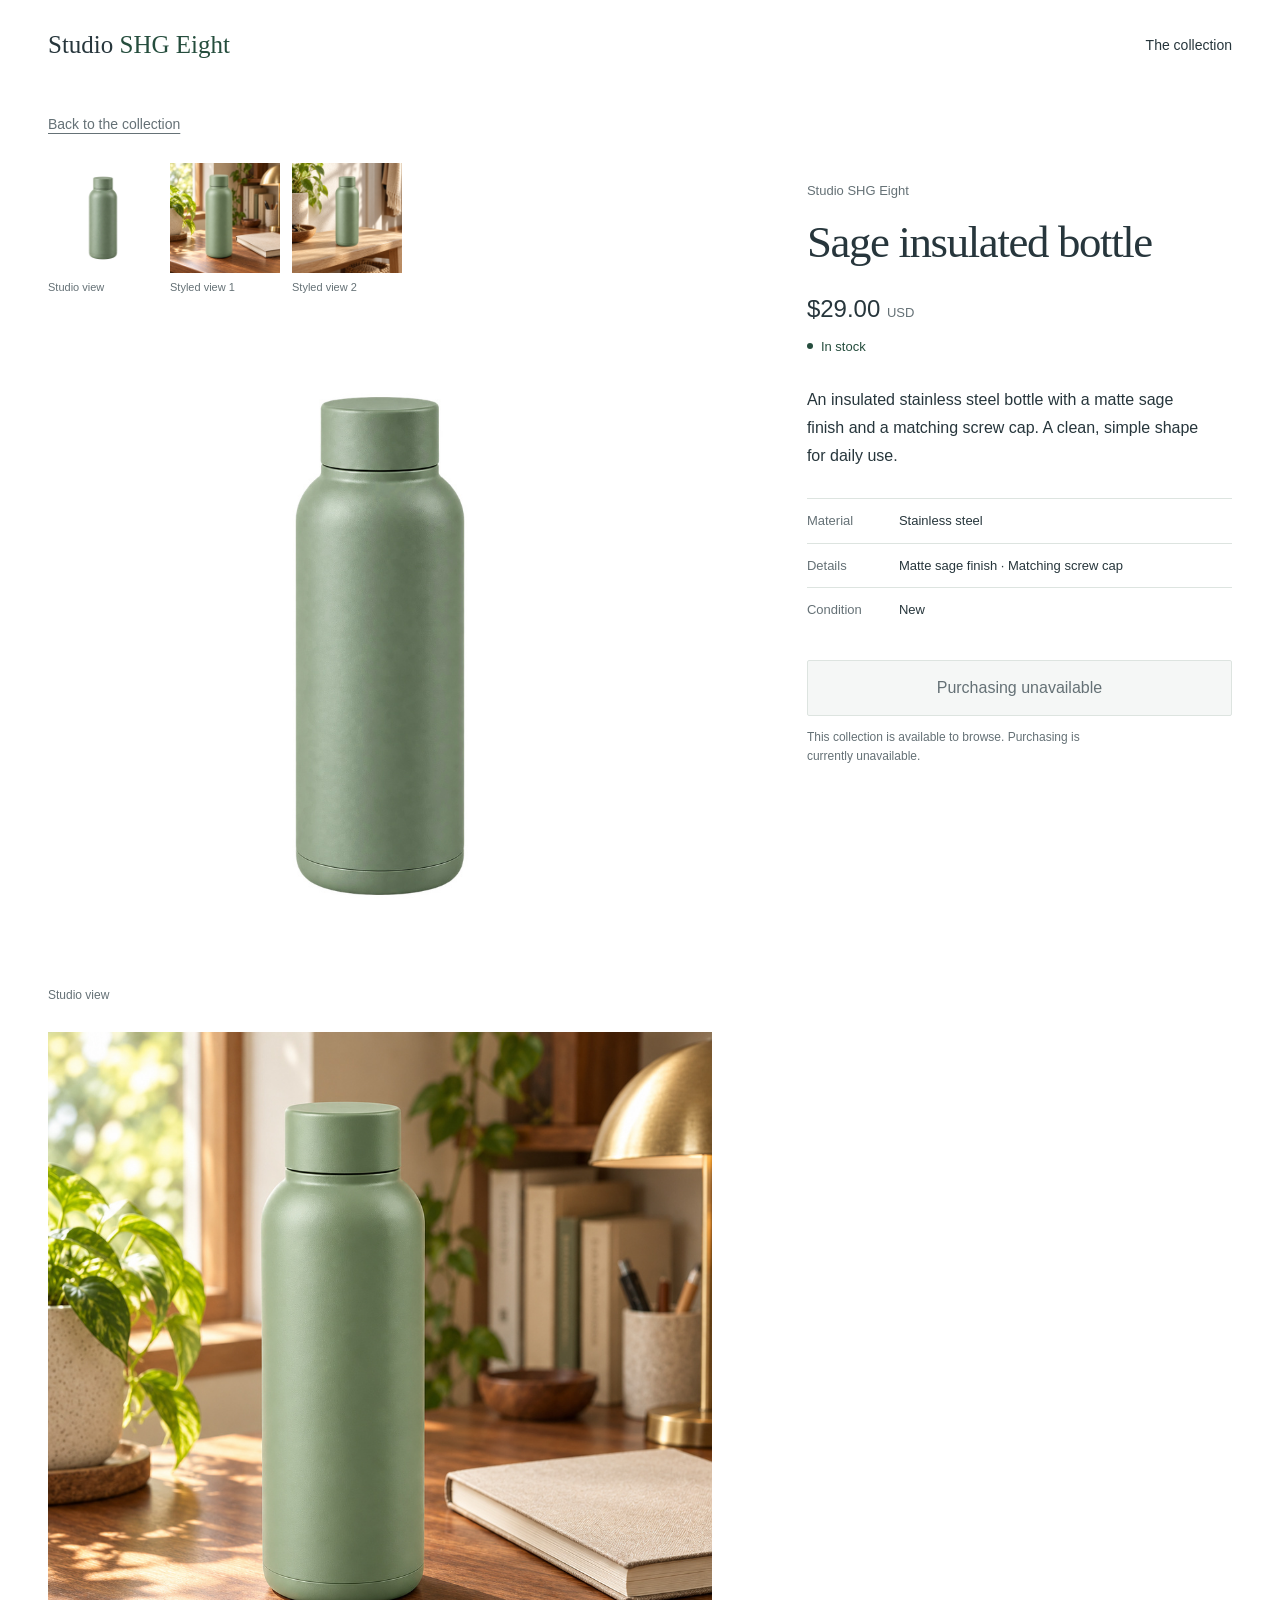
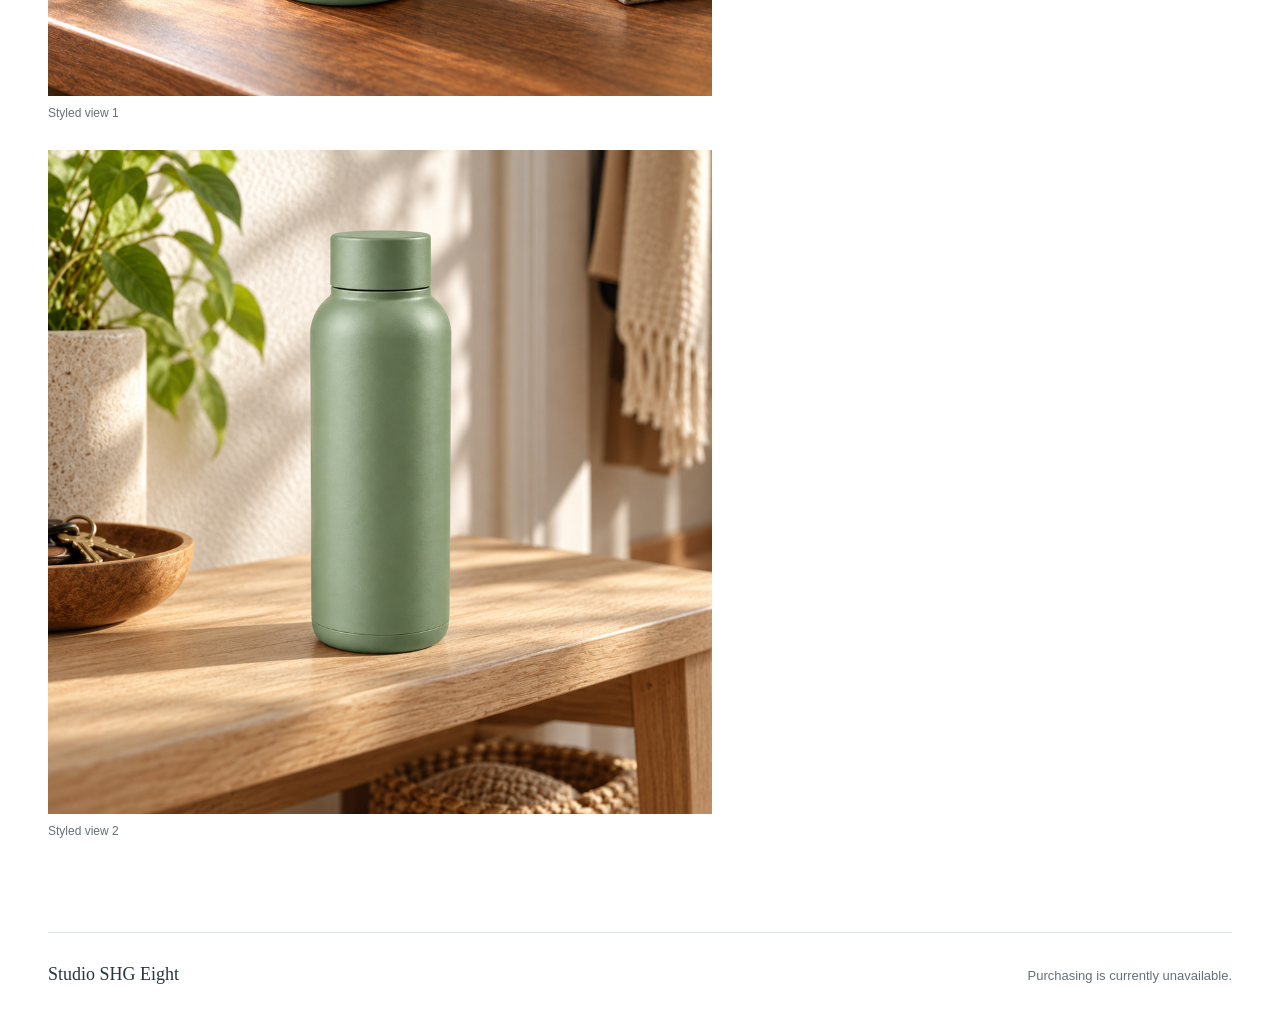
==== public/products/bottle.html @ 5fb3e2d8 "feat: add eight-product storefront and platform catalog feeds" ====
<!doctype html>
<html lang="en">
<head>
  <meta charset="utf-8">
  <meta name="viewport" content="width=device-width, initial-scale=1">
  <title>Sage insulated bottle | Studio SHG Eight</title>
  <meta name="description" content="An insulated stainless steel bottle with a matte sage finish and a matching screw cap. A clean, simple shape for daily use.">
  <meta name="theme-color" content="#254d3d">
  <link rel="canonical" href="https://rivunow.github.io/sandbox-home-goods/products/bottle.html">
  <link rel="stylesheet" href="../styles.css">
  <meta property="og:title" content="Sage insulated bottle">
  <meta property="og:description" content="An insulated stainless steel bottle with a matte sage finish and a matching screw cap. A clean, simple shape for daily use.">
  <meta property="og:url" content="https://rivunow.github.io/sandbox-home-goods/products/bottle.html">
  <meta property="og:image" content="https://rivunow.github.io/sandbox-home-goods/images/bottle-main.jpg">
  <meta property="og:type" content="product">
  <meta property="og:site_name" content="Studio SHG Eight">
  <meta property="product:brand" content="Studio SHG Eight">
  <meta property="product:availability" content="in stock">
  <meta property="product:condition" content="new">
  <meta property="product:price:amount" content="29.00">
  <meta property="product:price:currency" content="USD">
  <meta property="product:retailer_item_id" content="bottle">
  <script type="application/ld+json">{
  "@context": "https://schema.org",
  "@type": "Product",
  "sku": "bottle",
  "name": "Sage insulated bottle",
  "description": "An insulated stainless steel bottle with a matte sage finish and a matching screw cap. A clean, simple shape for daily use.",
  "image": [
    "https://rivunow.github.io/sandbox-home-goods/images/bottle-main.jpg",
    "https://rivunow.github.io/sandbox-home-goods/images/bottle-lifestyle-1.jpg",
    "https://rivunow.github.io/sandbox-home-goods/images/bottle-lifestyle-2.jpg"
  ],
  "brand": {
    "@type": "Brand",
    "name": "Studio SHG Eight"
  },
  "url": "https://rivunow.github.io/sandbox-home-goods/products/bottle.html",
  "offers": {
    "@type": "Offer",
    "url": "https://rivunow.github.io/sandbox-home-goods/products/bottle.html",
    "priceCurrency": "USD",
    "price": "29.00",
    "availability": "https://schema.org/InStock",
    "itemCondition": "https://schema.org/NewCondition"
  }
}</script>
</head>
<body>
  <a class="skip-link" href="#main">Skip to content</a>
  <header class="site-header wrap">
    <a class="wordmark" href="../index.html" aria-label="Studio SHG Eight home">Studio <span>SHG Eight</span></a>
    <nav aria-label="Main"><a href="../index.html#collection">The collection</a></nav>
  </header>
  <main id="main" class="wrap product-main">
    <a class="back-link" href="../index.html#collection">Back to the collection</a>
    <div class="product-layout">
      <section class="gallery" aria-label="Sage insulated bottle images">
        <nav class="gallery-nav" aria-label="Choose a product image">
          <a href="#view-1" aria-label="View studio view of Sage insulated bottle"><img src="../images/bottle-main.jpg" alt="" width="1000" height="1000" loading="lazy" decoding="async"><span>Studio view</span></a>
          <a href="#view-2" aria-label="View styled view 1 of Sage insulated bottle"><img src="../images/bottle-lifestyle-1.jpg" alt="" width="1000" height="1000" loading="lazy" decoding="async"><span>Styled view 1</span></a>
          <a href="#view-3" aria-label="View styled view 2 of Sage insulated bottle"><img src="../images/bottle-lifestyle-2.jpg" alt="" width="1000" height="1000" loading="lazy" decoding="async"><span>Styled view 2</span></a>
        </nav>
        <figure id="view-1" class="gallery-view">
          <img src="../images/bottle-main.jpg" alt="Sage insulated bottle — studio view" width="1000" height="1000" fetchpriority="high" decoding="async">
          <figcaption>Studio view</figcaption>
        </figure>
        <figure id="view-2" class="gallery-view">
          <img src="../images/bottle-lifestyle-1.jpg" alt="Sage insulated bottle — styled view 1" width="1000" height="1000" loading="lazy" decoding="async">
          <figcaption>Styled view 1</figcaption>
        </figure>
        <figure id="view-3" class="gallery-view">
          <img src="../images/bottle-lifestyle-2.jpg" alt="Sage insulated bottle — styled view 2" width="1000" height="1000" loading="lazy" decoding="async">
          <figcaption>Styled view 2</figcaption>
        </figure>
      </section>
      <section class="product-information" aria-labelledby="product-title">
        <p class="product-brand">Studio SHG Eight</p>
        <h1 id="product-title">Sage insulated bottle</h1>
        <p class="price">$29.00 <span>USD</span></p>
        <p class="stock"><span aria-hidden="true"></span>In stock</p>
        <p class="product-description">An insulated stainless steel bottle with a matte sage finish and a matching screw cap. A clean, simple shape for daily use.</p>
        <dl class="product-details">
          <div><dt>Material</dt><dd>Stainless steel</dd></div>
          <div><dt>Details</dt><dd>Matte sage finish · Matching screw cap</dd></div>
          <div><dt>Condition</dt><dd>New</dd></div>
        </dl>
        <button class="purchase-button" type="button" disabled aria-describedby="purchase-note">Purchasing unavailable</button>
        <p id="purchase-note" class="purchase-note">This collection is available to browse. Purchasing is currently unavailable.</p>
      </section>
    </div>
  </main>
  <footer class="site-footer wrap">
    <a class="footer-brand" href="../index.html">Studio SHG Eight</a>
    <p>Purchasing is currently unavailable.</p>
  </footer>
</body>
</html>
---- public/styles.css ----
:root {
  --white: #ffffff;
  --slate: #27363c;
  --muted: #657176;
  --forest: #254d3d;
  --line: #dde4e0;
  --wash: #f5f7f6;
  font-family: -apple-system, BlinkMacSystemFont, "Segoe UI", sans-serif;
  color: var(--slate);
  background: var(--white);
  font-synthesis: none;
  line-height: 1.5;
}
* { box-sizing: border-box; }
body { margin: 0; }
a { color: inherit; text-decoration-thickness: 1px; text-underline-offset: 0.25em; }
button { font: inherit; }
img { display: block; max-width: 100%; height: auto; }
h1, h2, h3, p, figure { margin: 0; }
h1, h2 { font-family: Georgia, "Times New Roman", serif; font-weight: 400; }
:focus-visible { outline: 3px solid var(--forest); outline-offset: 5px; }
.wrap { width: min(1280px, calc(100% - 96px)); margin-inline: auto; }
.skip-link { position: absolute; top: 10px; left: 12px; z-index: 10; padding: 12px; background: var(--white); transform: translateY(-180%); }
.skip-link:focus { transform: translateY(0); }
.site-header { display: flex; align-items: center; justify-content: space-between; gap: 24px; padding-block: 30px; }
.wordmark { font-family: Georgia, "Times New Roman", serif; font-size: 25px; line-height: 1.2; text-decoration: none; }
.wordmark span { color: var(--forest); }
.site-header nav { font-size: 14px; }
.site-header nav a { text-decoration: none; }
.site-header nav a:hover { text-decoration: underline; }
.hero { display: grid; grid-template-columns: 0.85fr 1.15fr; gap: 7%; align-items: center; padding-block: 20px 64px; }
.hero-copy { padding-block: 36px; }
.hero h1 { font-size: clamp(36px, 4.3vw, 62px); line-height: 1.07; letter-spacing: -0.035em; }
.hero-copy p { margin-top: 28px; max-width: 31ch; font-size: 17px; line-height: 1.65; color: var(--muted); }
.collection-link { display: inline-block; margin-top: 34px; padding-bottom: 6px; color: var(--forest); border-bottom: 1px solid var(--forest); text-decoration: none; font-size: 15px; }
.hero-image { display: block; background: var(--wash); }
.hero-image img { width: 100%; aspect-ratio: 1; object-fit: contain; }
.collection { scroll-margin-top: 24px; padding-bottom: 88px; }
.section-heading { display: flex; align-items: baseline; justify-content: space-between; gap: 24px; padding-block: 28px; border-top: 1px solid var(--line); }
.section-heading h2 { font-size: 32px; letter-spacing: -0.02em; }
.section-heading p { color: var(--muted); font-size: 14px; }
.product-grid { display: grid; grid-template-columns: repeat(4, minmax(0, 1fr)); gap: 40px 24px; padding: 0; margin: 8px 0 0; list-style: none; }
.product-card { display: block; text-decoration: none; }
.card-image { background: var(--wash); overflow: hidden; }
.card-image img { width: 100%; aspect-ratio: 1; object-fit: contain; }
.card-caption { display: flex; align-items: baseline; justify-content: space-between; gap: 12px; margin-top: 15px; }
.card-caption h3 { font-size: 15px; font-weight: 500; line-height: 1.4; }
.card-caption p { font-size: 14px; white-space: nowrap; }
.card-caption p span { display: block; font-size: 11px; color: var(--muted); text-align: right; }
.card-material { margin-top: 4px; color: var(--muted); font-size: 13px; }
.product-card:hover h3 { text-decoration: underline; text-underline-offset: 0.25em; }
.site-footer { display: flex; align-items: baseline; justify-content: space-between; gap: 24px; border-top: 1px solid var(--line); padding-block: 28px 40px; }
.footer-brand { font-family: Georgia, "Times New Roman", serif; font-size: 18px; text-decoration: none; }
.site-footer p { color: var(--muted); font-size: 13px; }
.product-main { padding-block: 22px 64px; }
.back-link { display: inline-block; color: var(--muted); font-size: 14px; margin-bottom: 28px; }
.product-layout { display: grid; grid-template-columns: minmax(0, 1.25fr) minmax(0, 0.8fr); gap: 8%; align-items: start; }
.gallery-nav { display: flex; gap: 12px; margin-bottom: 18px; }
.gallery-nav a { flex: 1; max-width: 110px; font-size: 11px; text-decoration: none; color: var(--muted); }
.gallery-nav img { width: 100%; aspect-ratio: 1; object-fit: cover; background: var(--wash); }
.gallery-nav span { display: block; margin-top: 6px; }
.gallery-nav a:hover span { color: var(--forest); text-decoration: underline; }
.gallery-view { scroll-margin-top: 24px; margin-bottom: 28px; }
.gallery-view img { width: 100%; aspect-ratio: 1; object-fit: contain; background: var(--wash); }
.gallery-view figcaption { color: var(--muted); font-size: 12px; padding-top: 8px; }
.product-information { position: sticky; top: 36px; padding-top: 18px; }
.product-brand { color: var(--muted); font-size: 13px; margin-bottom: 16px; }
.product-information h1 { font-size: clamp(32px, 3.5vw, 48px); line-height: 1.12; letter-spacing: -0.03em; }
.price { margin-top: 24px; font-size: 24px; }
.price span { font-size: 13px; color: var(--muted); }
.stock { display: flex; align-items: center; gap: 8px; font-size: 13px; color: var(--forest); margin-top: 10px; }
.stock span { width: 6px; height: 6px; background: var(--forest); border-radius: 50%; }
.product-description { margin-top: 30px; font-size: 16px; line-height: 1.75; max-width: 45ch; }
.product-details { margin-block: 28px; font-size: 13px; }
.product-details div { display: grid; grid-template-columns: 76px 1fr; gap: 16px; padding-block: 12px; border-top: 1px solid var(--line); }
.product-details dt { color: var(--muted); }
.product-details dd { margin: 0; }
.purchase-button { width: 100%; border: 1px solid var(--line); padding: 15px 20px; background: var(--wash); color: var(--muted); border-radius: 2px; cursor: not-allowed; }
.purchase-note { margin-top: 12px; max-width: 43ch; font-size: 12px; color: var(--muted); line-height: 1.65; }
@media (max-width: 1000px) {
  .wrap { width: calc(100% - 56px); }
  .hero { gap: 5%; }
  .hero-copy p { font-size: 15px; }
  .product-grid { grid-template-columns: repeat(2, minmax(0, 1fr)); gap: 32px 20px; }
  .card-caption p span { display: inline; }
  .product-layout { gap: 5%; grid-template-columns: 1fr 0.85fr; }
  .product-information h1 { font-size: 36px; }
}
@media (max-width: 680px) {
  .wrap { width: calc(100% - 36px); }
  .site-header { padding-block: 24px; gap: 16px; }
  .wordmark { font-size: 21px; }
  .site-header nav { font-size: 12px; }
  .hero { grid-template-columns: 1fr; gap: 24px; padding-block: 16px 40px; }
  .hero-copy { padding-block: 12px; }
  .hero h1 { font-size: 43px; }
  .hero-copy p { margin-top: 20px; max-width: 35ch; }
  .collection-link { margin-top: 22px; }
  .hero-image { width: 100%; }
  .section-heading { display: block; padding-block: 24px; }
  .section-heading h2 { font-size: 30px; }
  .section-heading p { margin-top: 8px; }
  .product-grid { gap: 28px 14px; }
  .card-caption { display: block; margin-top: 12px; }
  .card-caption h3 { font-size: 14px; }
  .card-caption p { margin-top: 5px; font-size: 13px; }
  .card-caption p span { font-size: 10px; }
  .card-material { font-size: 12px; }
  .collection { padding-bottom: 48px; }
  .site-footer { display: block; padding-block: 24px 32px; }
  .site-footer p { margin-top: 10px; }
  .product-main { padding-top: 8px; }
  .product-layout { display: flex; flex-direction: column; gap: 30px; }
  .product-information { position: static; padding-top: 0; order: -1; width: 100%; }
  .product-information h1 { font-size: 38px; }
  .product-description { margin-top: 24px; }
  .gallery { width: 100%; }
  .gallery-nav a { max-width: none; }
}
@media (prefers-reduced-motion: no-preference) {
  html { scroll-behavior: smooth; }
}
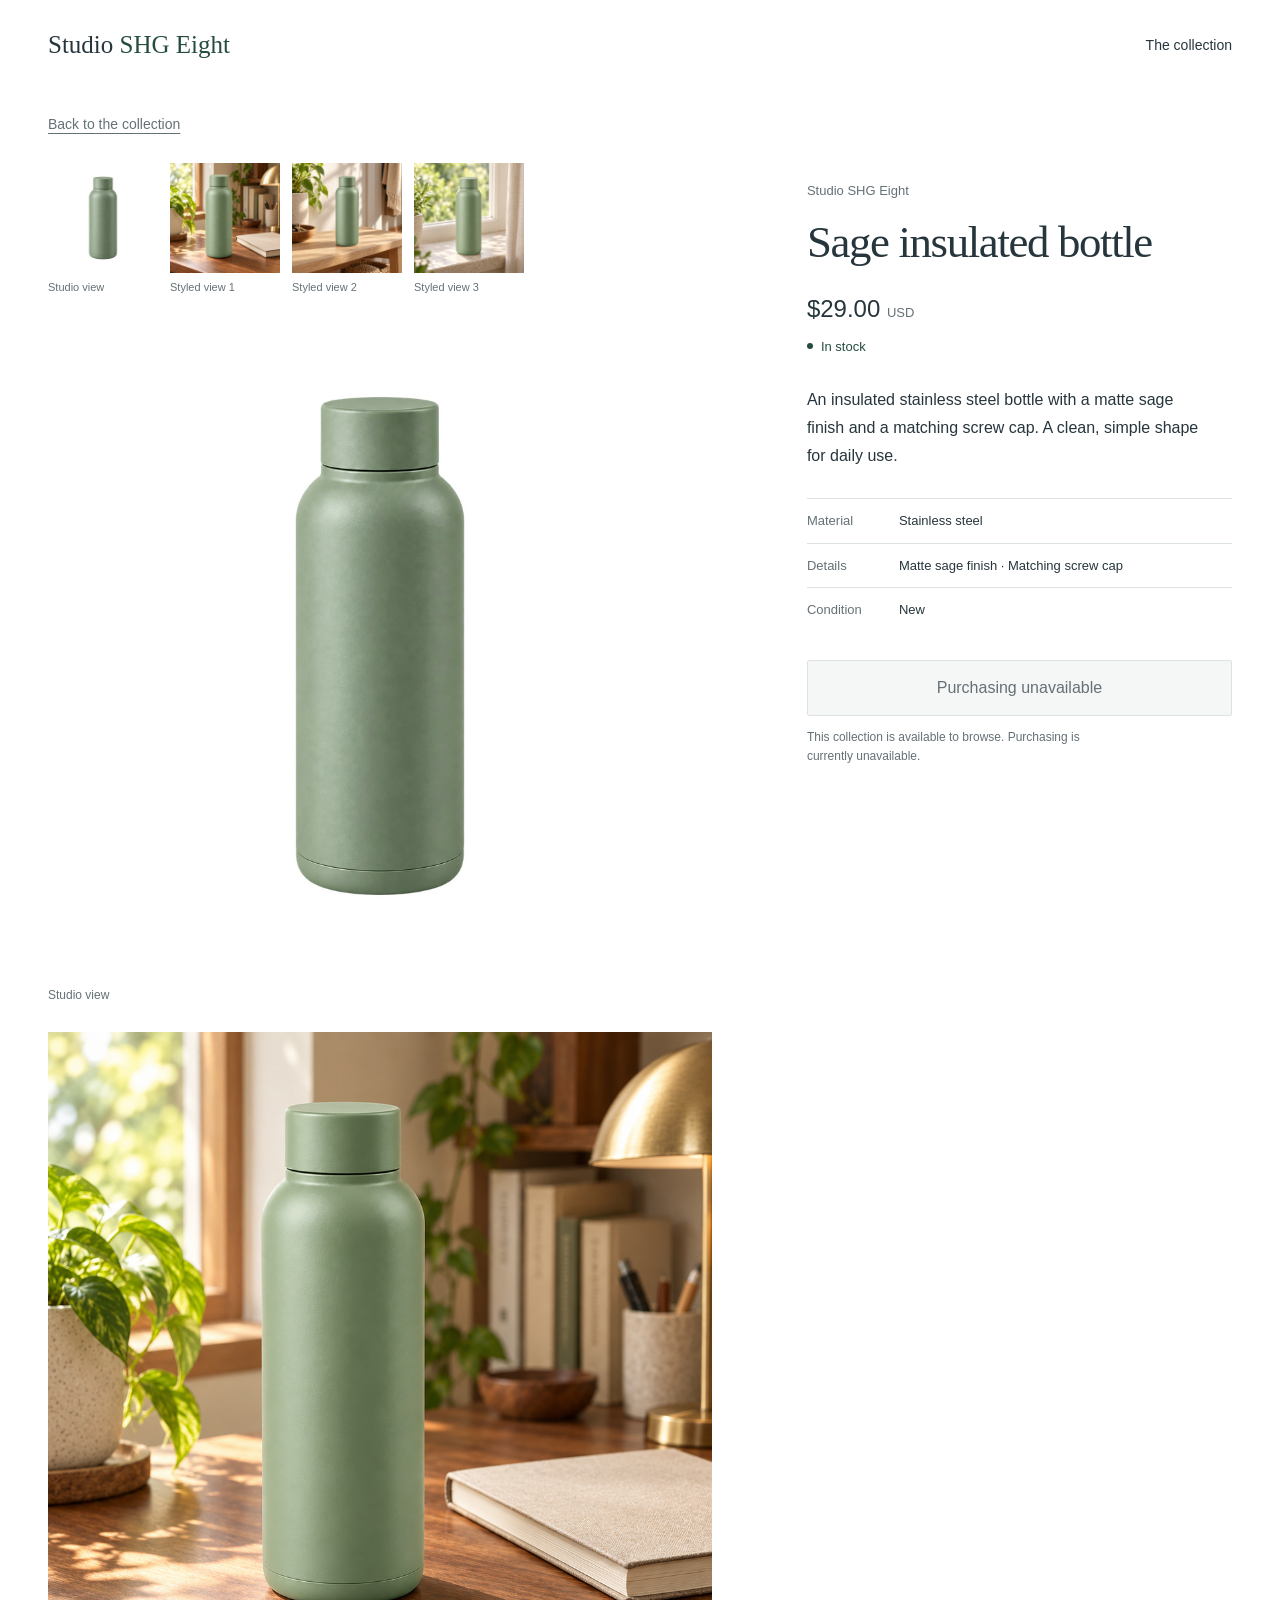
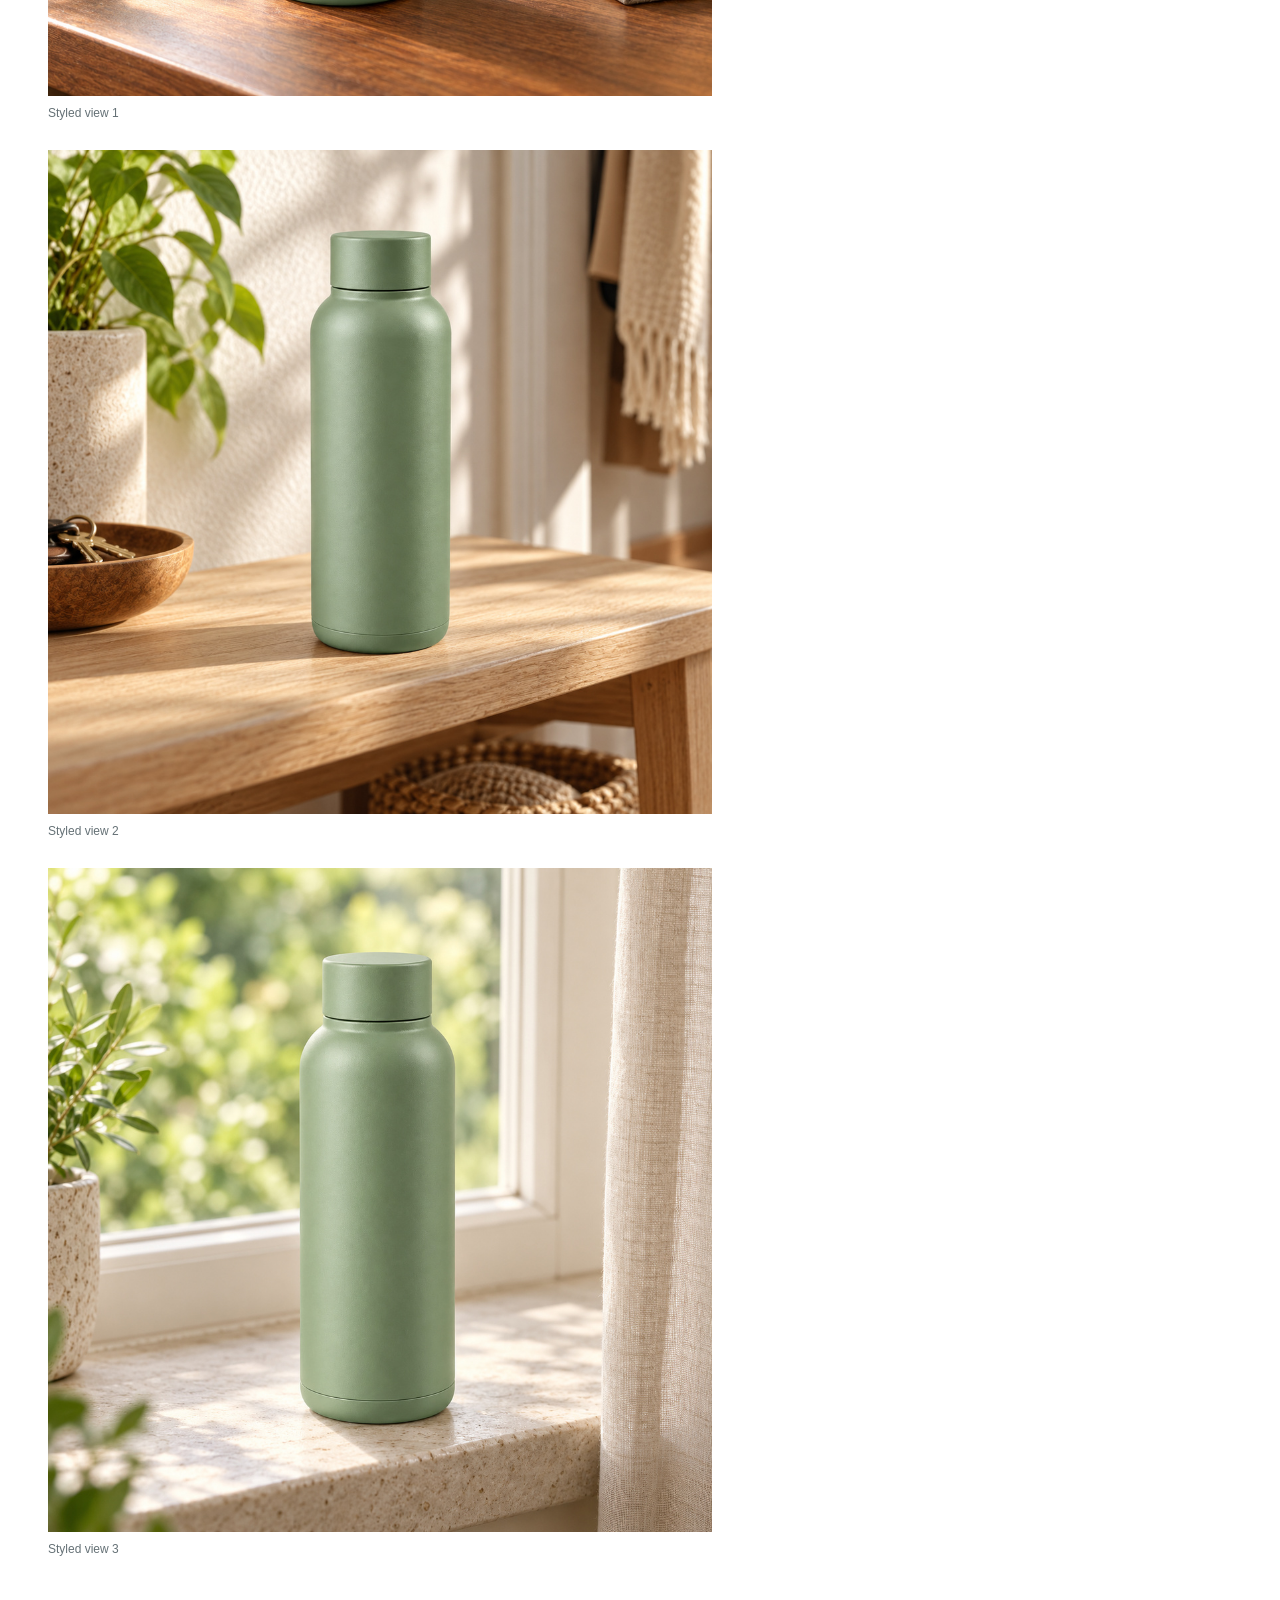
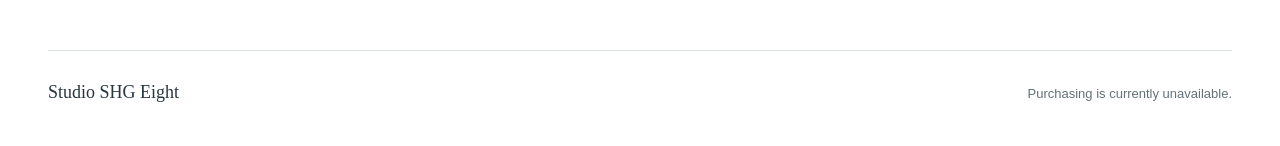
==== commit 31f4e269: "feat: attach an additional styled image to every catalog offer" ====
--- a/public/products/bottle.html
+++ b/public/products/bottle.html
@@ -29,7 +29,8 @@
   "image": [
     "https://rivunow.github.io/sandbox-home-goods/images/bottle-main.jpg",
     "https://rivunow.github.io/sandbox-home-goods/images/bottle-lifestyle-1.jpg",
-    "https://rivunow.github.io/sandbox-home-goods/images/bottle-lifestyle-2.jpg"
+    "https://rivunow.github.io/sandbox-home-goods/images/bottle-lifestyle-2.jpg",
+    "https://rivunow.github.io/sandbox-home-goods/images/bottle-lifestyle-3.jpg"
   ],
   "brand": {
     "@type": "Brand",
@@ -60,6 +61,7 @@
           <a href="#view-1" aria-label="View studio view of Sage insulated bottle"><img src="../images/bottle-main.jpg" alt="" width="1000" height="1000" loading="lazy" decoding="async"><span>Studio view</span></a>
           <a href="#view-2" aria-label="View styled view 1 of Sage insulated bottle"><img src="../images/bottle-lifestyle-1.jpg" alt="" width="1000" height="1000" loading="lazy" decoding="async"><span>Styled view 1</span></a>
           <a href="#view-3" aria-label="View styled view 2 of Sage insulated bottle"><img src="../images/bottle-lifestyle-2.jpg" alt="" width="1000" height="1000" loading="lazy" decoding="async"><span>Styled view 2</span></a>
+          <a href="#view-4" aria-label="View styled view 3 of Sage insulated bottle"><img src="../images/bottle-lifestyle-3.jpg" alt="" width="1000" height="1000" loading="lazy" decoding="async"><span>Styled view 3</span></a>
         </nav>
         <figure id="view-1" class="gallery-view">
           <img src="../images/bottle-main.jpg" alt="Sage insulated bottle — studio view" width="1000" height="1000" fetchpriority="high" decoding="async">
@@ -72,6 +74,10 @@
         <figure id="view-3" class="gallery-view">
           <img src="../images/bottle-lifestyle-2.jpg" alt="Sage insulated bottle — styled view 2" width="1000" height="1000" loading="lazy" decoding="async">
           <figcaption>Styled view 2</figcaption>
+        </figure>
+        <figure id="view-4" class="gallery-view">
+          <img src="../images/bottle-lifestyle-3.jpg" alt="Sage insulated bottle — styled view 3" width="1000" height="1000" loading="lazy" decoding="async">
+          <figcaption>Styled view 3</figcaption>
         </figure>
       </section>
       <section class="product-information" aria-labelledby="product-title">
